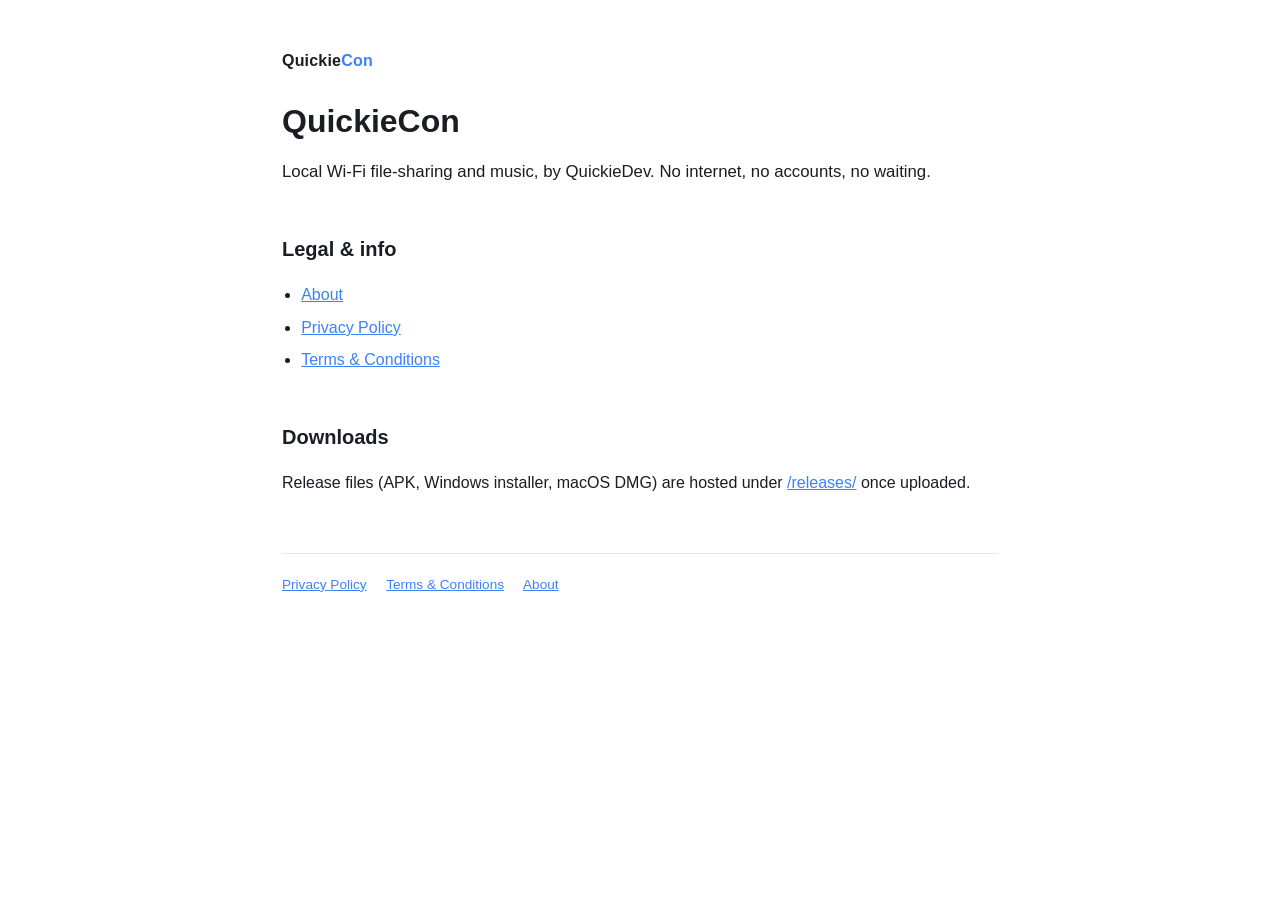
==== index.html @ 8869974a "quickie con release docs" ====
<!DOCTYPE html>
<html lang="en">
<head>
  <meta charset="utf-8">
  <meta name="viewport" content="width=device-width, initial-scale=1">
  <title>QuickieCon</title>
  <link rel="stylesheet" href="styles.css">
</head>
<body>
  <main>
    <a class="brand" href="index.html">Quickie<span>Con</span></a>
    <h1>QuickieCon</h1>
    <p class="lead">Local Wi-Fi file-sharing and music, by QuickieDev. No internet, no accounts, no waiting.</p>

    <h2>Legal &amp; info</h2>
    <ul>
      <li><a href="about.html">About</a></li>
      <li><a href="privacy.html">Privacy Policy</a></li>
      <li><a href="terms.html">Terms &amp; Conditions</a></li>
    </ul>

    <h2>Downloads</h2>
    <p>Release files (APK, Windows installer, macOS DMG) are hosted under <a href="releases/">/releases/</a> once uploaded.</p>

    <footer>
      <a href="privacy.html">Privacy Policy</a>
      <a href="terms.html">Terms &amp; Conditions</a>
      <a href="about.html">About</a>
    </footer>
  </main>
</body>
</html>
---- styles.css ----
:root {
  --bg: #ffffff;
  --fg: #1a1d21;
  --muted: #5b6570;
  --accent: #3b82f6;
  --rule: #e6e9ec;
  --card: #f7f9fb;
}
@media (prefers-color-scheme: dark) {
  :root {
    --bg: #0f1216;
    --fg: #e7ebef;
    --muted: #9aa4ae;
    --accent: #60a5fa;
    --rule: #232a31;
    --card: #161b21;
  }
}
* { box-sizing: border-box; }
html { -webkit-text-size-adjust: 100%; }
body {
  margin: 0;
  background: var(--bg);
  color: var(--fg);
  font: 16px/1.65 -apple-system, BlinkMacSystemFont, "Segoe UI", Roboto, Helvetica, Arial, sans-serif;
}
main {
  max-width: 760px;
  margin: 0 auto;
  padding: 48px 22px 80px;
}
.brand {
  display: inline-block;
  font-weight: 700;
  letter-spacing: .2px;
  text-decoration: none;
  color: var(--fg);
  margin-bottom: 28px;
}
.brand span { color: var(--accent); }
h1 {
  font-size: 2rem;
  line-height: 1.2;
  margin: 0 0 6px;
}
h2 {
  font-size: 1.25rem;
  margin: 40px 0 10px;
  padding-top: 8px;
}
h3 { font-size: 1.05rem; margin: 26px 0 8px; }
.meta {
  color: var(--muted);
  font-size: .9rem;
  margin: 0 0 8px;
}
.lead { font-size: 1.05rem; }
hr {
  border: 0;
  border-top: 1px solid var(--rule);
  margin: 32px 0;
}
a { color: var(--accent); }
ul { padding-left: 1.2em; }
li { margin: 6px 0; }
strong { font-weight: 600; }
footer {
  margin-top: 56px;
  padding-top: 20px;
  border-top: 1px solid var(--rule);
  color: var(--muted);
  font-size: .85rem;
}
footer a { margin-right: 16px; }
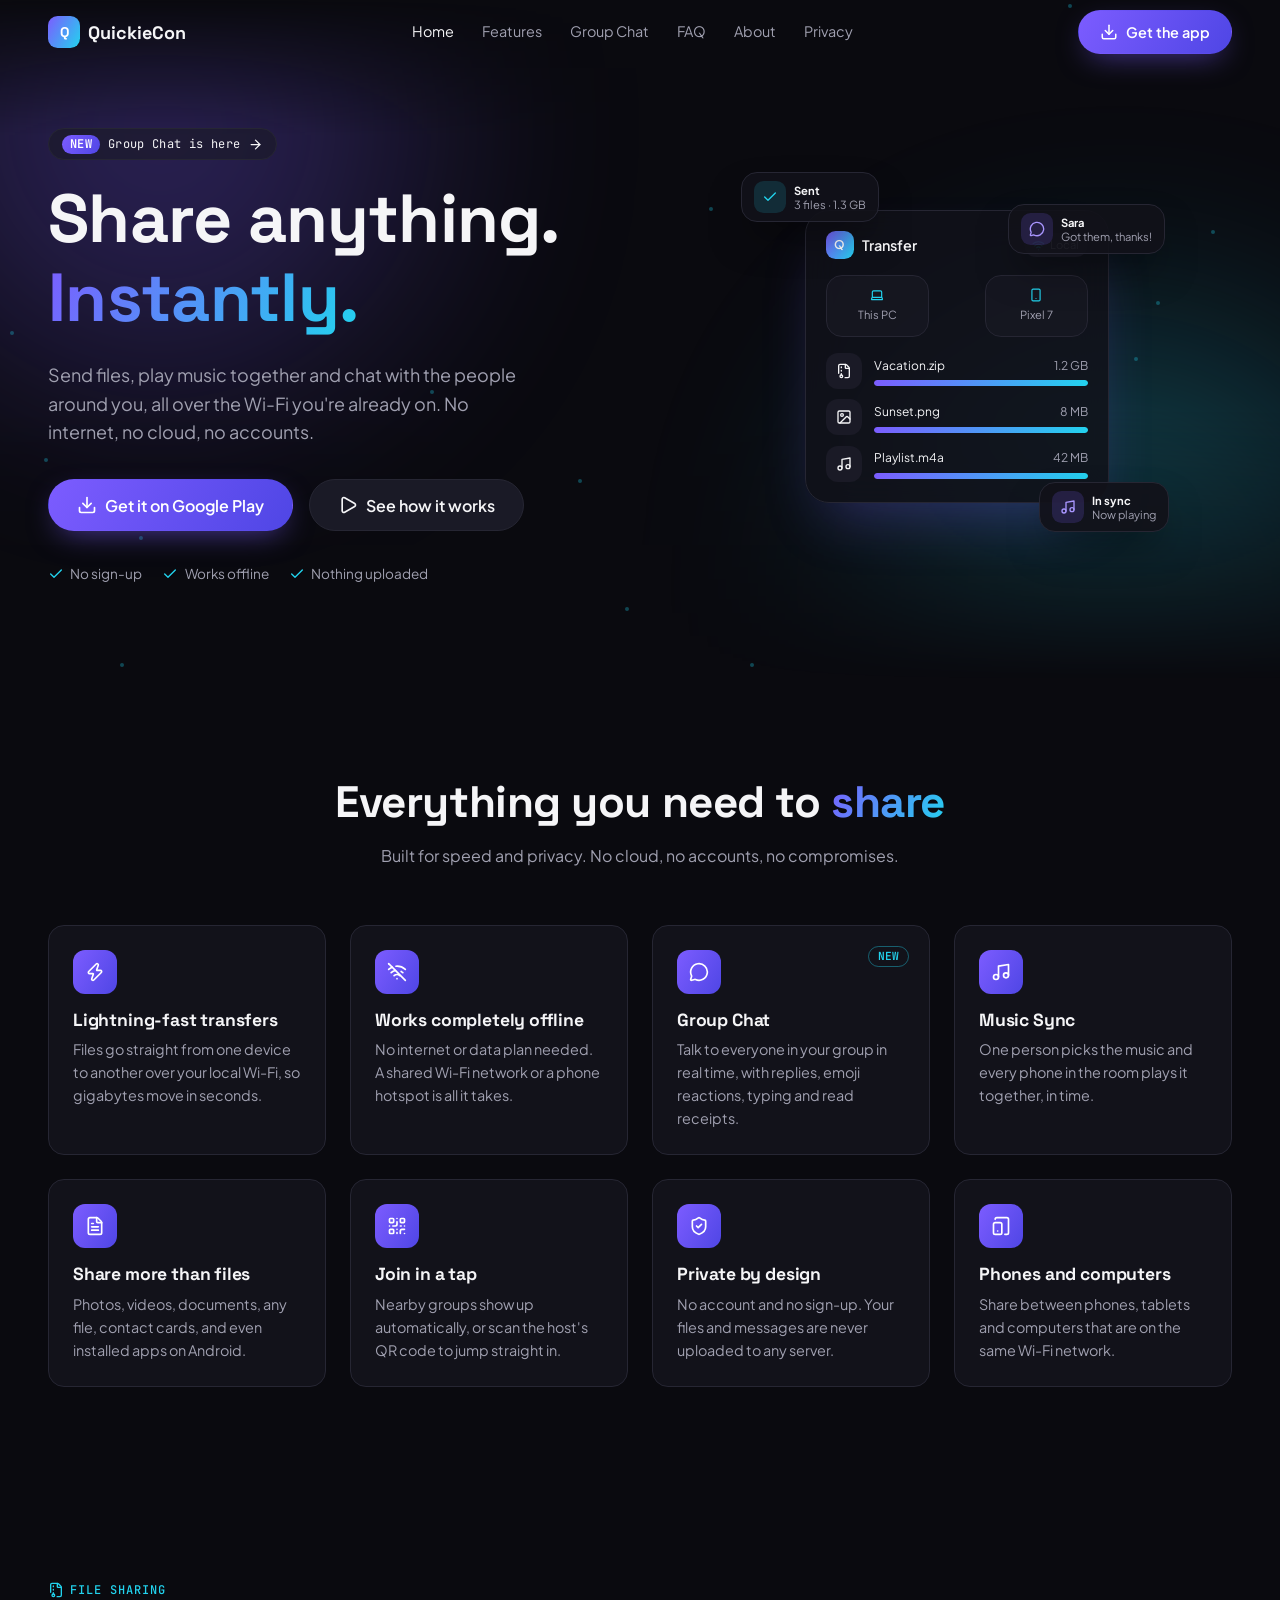
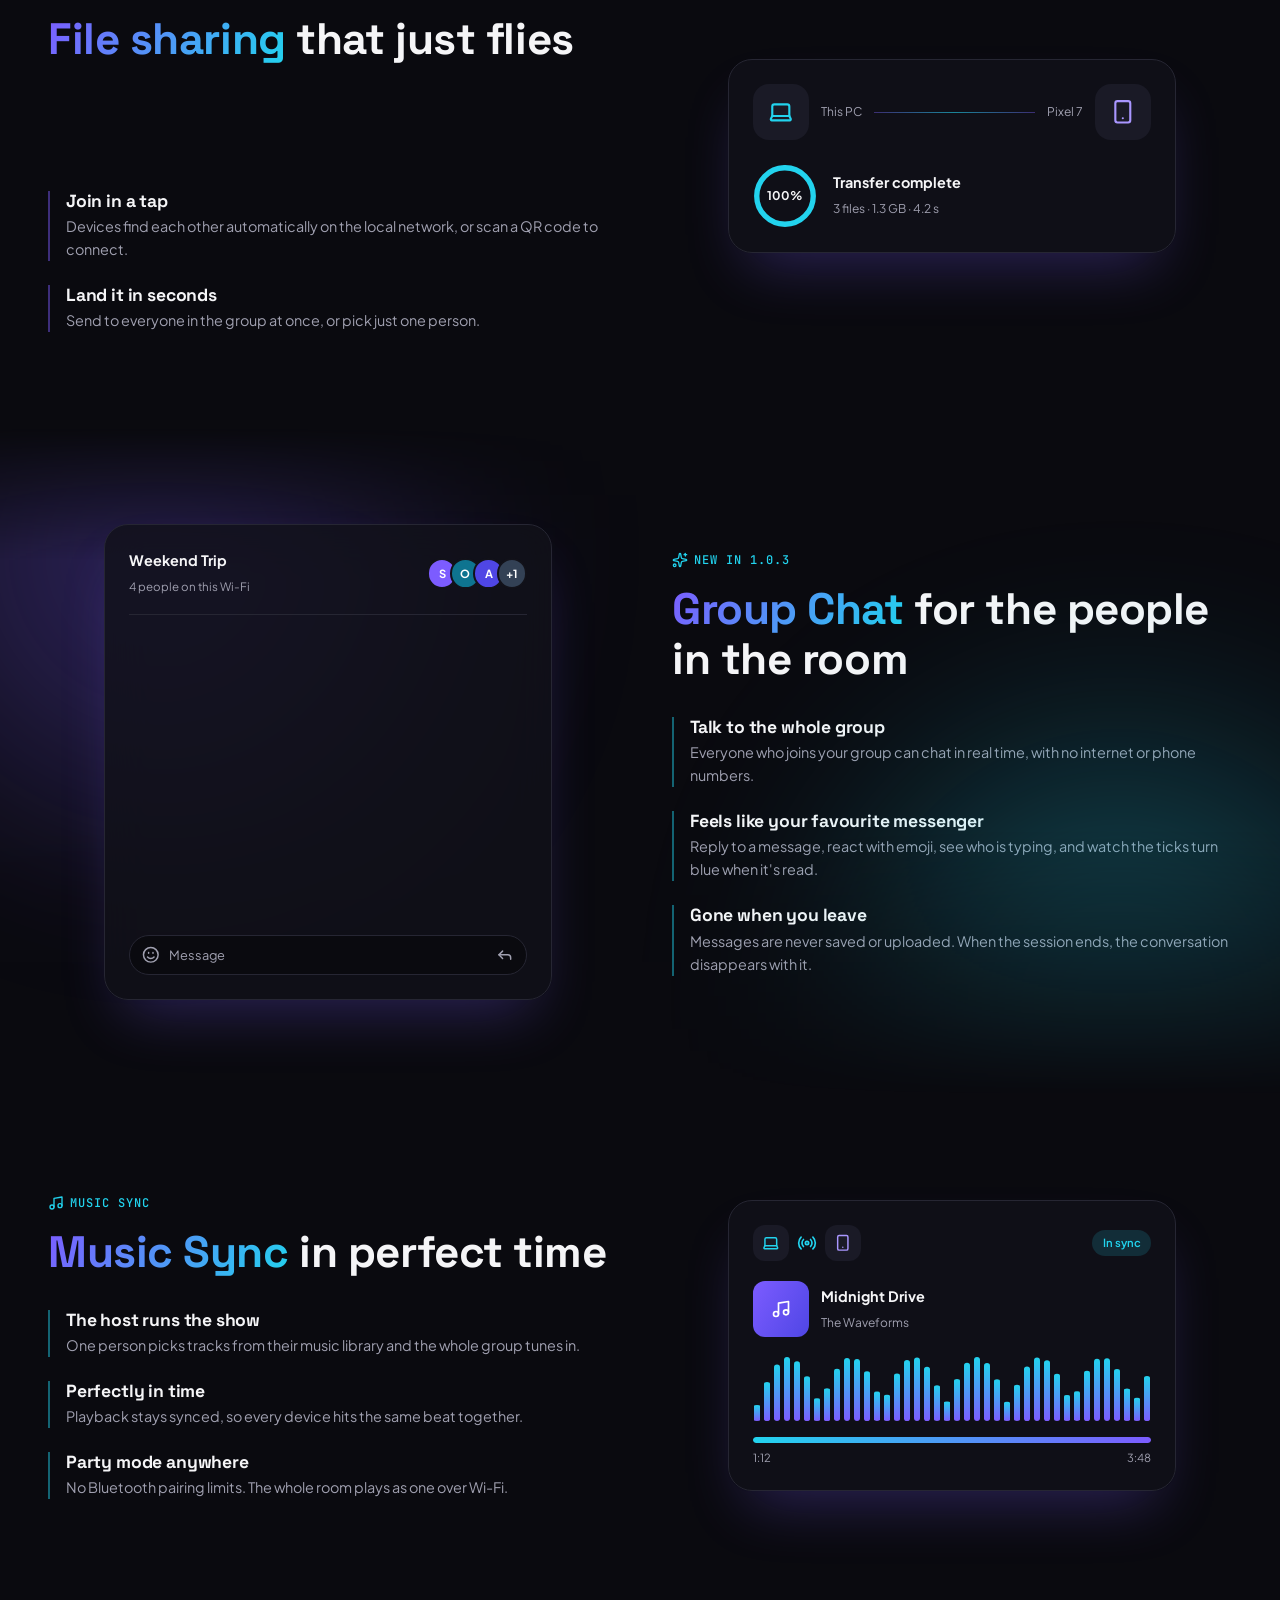
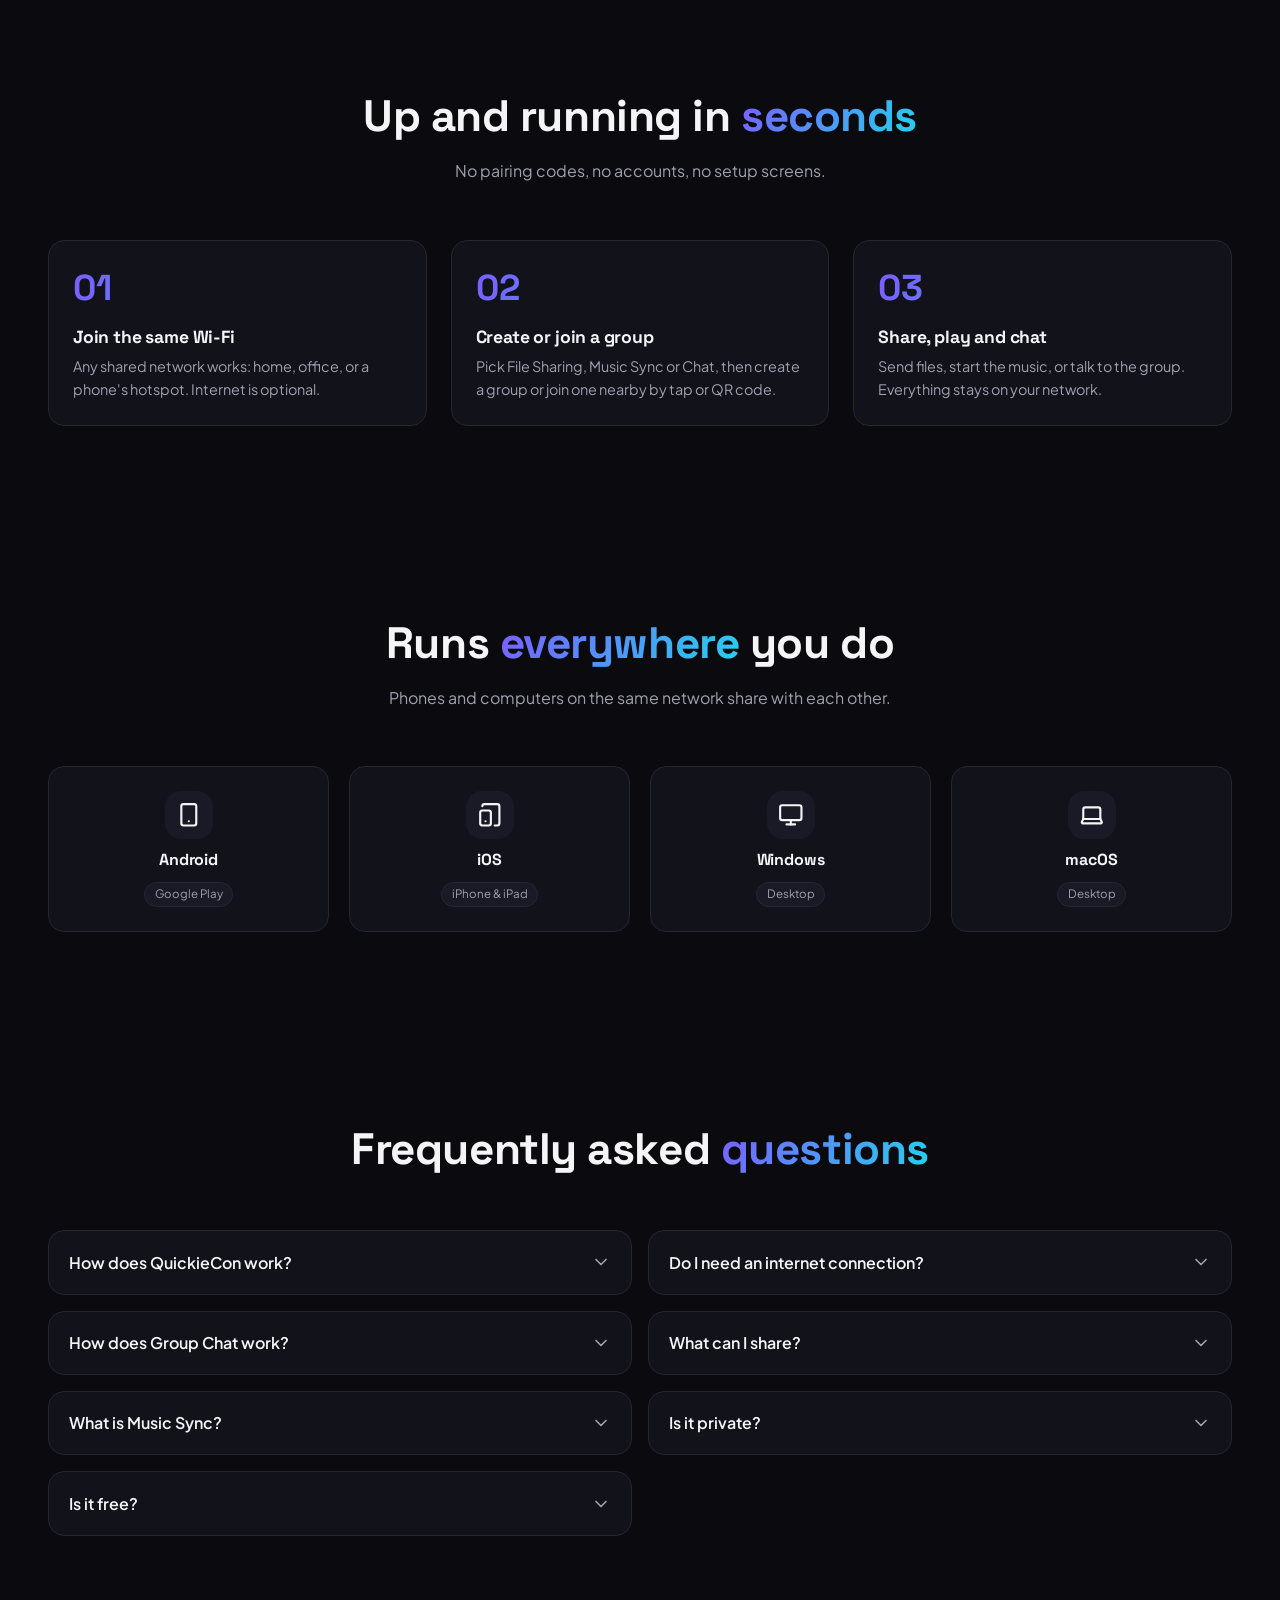
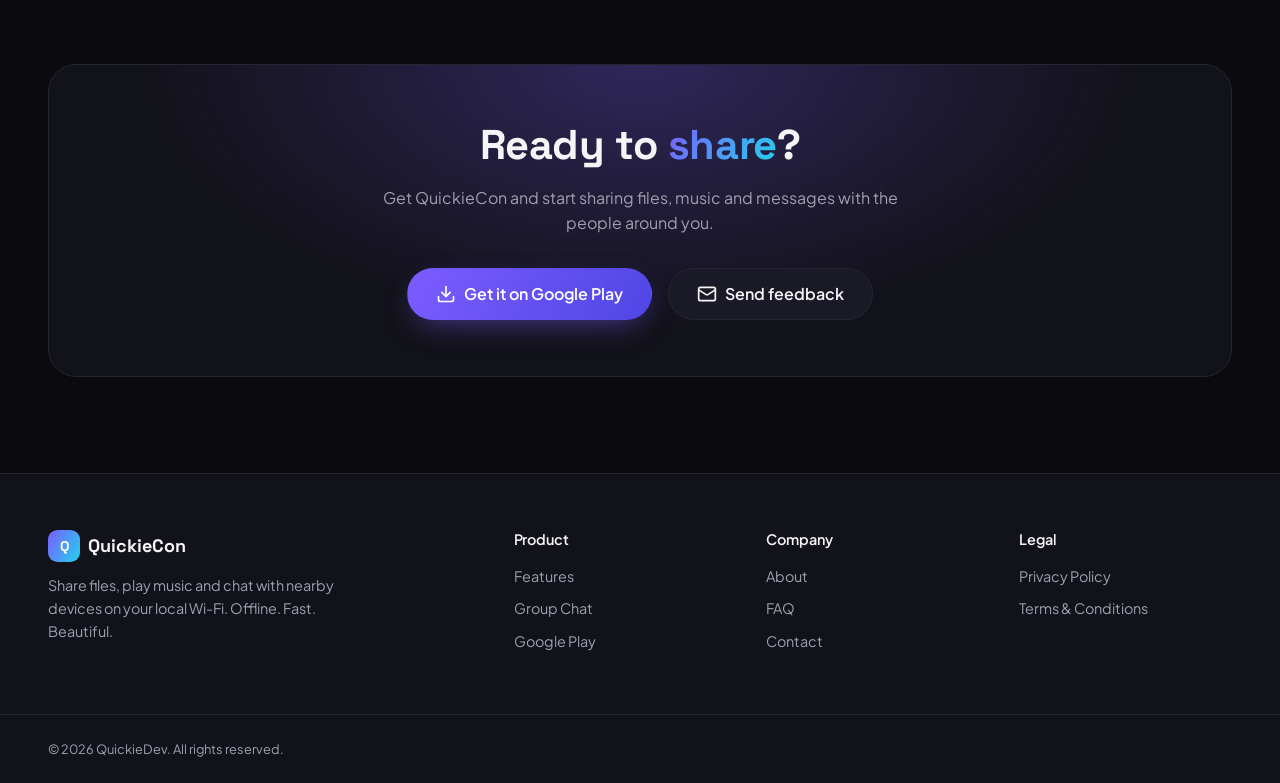
==== commit 329bc6ba: "website improvement" ====
--- a/index.html
+++ b/index.html
@@ -3,30 +3,413 @@
 <head>
   <meta charset="utf-8">
   <meta name="viewport" content="width=device-width, initial-scale=1">
-  <title>QuickieCon</title>
+  <title>QuickieCon — Share files, music &amp; chat over Wi-Fi</title>
+  <meta name="description" content="Share files, play music together and chat with nearby devices on the same Wi-Fi. No internet, no cloud, no accounts.">
+  <meta name="theme-color" content="#0a0a0f">
+  <meta property="og:title" content="QuickieCon — Offline. Fast. Beautiful.">
+  <meta property="og:description" content="Share files, play music together and chat with nearby devices on the same Wi-Fi. No internet, no cloud, no accounts.">
+  <meta property="og:type" content="website">
+  <script>document.documentElement.classList.add('js')</script>
+  <link rel="preconnect" href="https://fonts.googleapis.com">
+  <link rel="preconnect" href="https://fonts.gstatic.com" crossorigin>
+  <link rel="stylesheet" href="https://fonts.googleapis.com/css2?family=JetBrains+Mono:wght@400;500&family=Plus+Jakarta+Sans:wght@400;500;600&family=Space+Grotesk:wght@500;600;700&display=swap">
   <link rel="stylesheet" href="styles.css">
+  <script src="site.js" defer></script>
 </head>
 <body>
-  <main>
-    <a class="brand" href="index.html">Quickie<span>Con</span></a>
-    <h1>QuickieCon</h1>
-    <p class="lead">Local Wi-Fi file-sharing and music, by QuickieDev. No internet, no accounts, no waiting.</p>
-
-    <h2>Legal &amp; info</h2>
-    <ul>
-      <li><a href="about.html">About</a></li>
-      <li><a href="privacy.html">Privacy Policy</a></li>
-      <li><a href="terms.html">Terms &amp; Conditions</a></li>
-    </ul>
-
-    <h2>Downloads</h2>
-    <p>Release files (APK, Windows installer, macOS DMG) are hosted under <a href="releases/">/releases/</a> once uploaded.</p>
-
-    <footer>
-      <a href="privacy.html">Privacy Policy</a>
-      <a href="terms.html">Terms &amp; Conditions</a>
-      <a href="about.html">About</a>
-    </footer>
+  <a class="skip" href="#main">Skip to content</a>
+
+  <header class="site-header">
+    <div class="container nav-bar">
+      <a class="logo" href="index.html" aria-label="QuickieCon home"><span class="logo-mark">Q</span>QuickieCon</a>
+      <nav class="nav-links" aria-label="Primary">
+        <a href="index.html" aria-current="page">Home</a>
+        <a href="index.html#features">Features</a>
+        <a href="index.html#chat">Group Chat</a>
+        <a href="index.html#faq">FAQ</a>
+        <a href="about.html">About</a>
+        <a href="privacy.html">Privacy</a>
+      </nav>
+      <a class="btn btn-primary nav-cta" href="https://play.google.com/store/apps/details?id=com.quickie.quickiecon.share" target="_blank" rel="noopener">
+        <svg class="i" aria-hidden="true"><use href="icons.svg#download"/></svg>Get the app
+      </a>
+      <button class="menu-btn" type="button" aria-label="Open menu" aria-expanded="false" aria-controls="mobile-nav">
+        <svg class="i open-icon" aria-hidden="true"><use href="icons.svg#menu"/></svg>
+        <svg class="i close" aria-hidden="true"><use href="icons.svg#x"/></svg>
+      </button>
+    </div>
+    <nav class="mobile-nav" id="mobile-nav" aria-label="Mobile">
+      <div class="container">
+        <a href="index.html" aria-current="page">Home</a>
+        <a href="index.html#features">Features</a>
+        <a href="index.html#chat">Group Chat</a>
+        <a href="index.html#faq">FAQ</a>
+        <a href="about.html">About</a>
+        <a href="privacy.html">Privacy</a>
+        <a class="btn btn-primary" href="https://play.google.com/store/apps/details?id=com.quickie.quickiecon.share" target="_blank" rel="noopener">
+          <svg class="i" aria-hidden="true"><use href="icons.svg#download"/></svg>Get it on Google Play
+        </a>
+      </div>
+    </nav>
+  </header>
+
+  <main id="main">
+    <!-- Hero -->
+    <section class="section hero" data-loop>
+      <div class="glow" aria-hidden="true"></div>
+      <div class="particles" aria-hidden="true"></div>
+      <div class="container hero-grid">
+        <div>
+          <a class="pill pill-new" href="#chat" data-reveal><b>NEW</b> Group Chat is here <svg class="i" aria-hidden="true"><use href="icons.svg#arrow-right"/></svg></a>
+          <h1 data-reveal style="--d:.08s">Share anything. <span class="grad">Instantly.</span></h1>
+          <p class="lead" data-reveal style="--d:.16s">Send files, play music together and chat with the people around you, all over the Wi-Fi you're already on. No internet, no cloud, no accounts.</p>
+          <div class="hero-ctas" data-reveal style="--d:.24s">
+            <a class="btn btn-primary btn-lg" href="https://play.google.com/store/apps/details?id=com.quickie.quickiecon.share" target="_blank" rel="noopener">
+              <svg class="i" aria-hidden="true"><use href="icons.svg#download"/></svg>Get it on Google Play
+            </a>
+            <a class="btn btn-secondary btn-lg" href="#how">
+              <svg class="i" aria-hidden="true"><use href="icons.svg#play"/></svg>See how it works
+            </a>
+          </div>
+          <div class="hero-meta" data-reveal style="--d:.32s">
+            <span><svg class="i" aria-hidden="true"><use href="icons.svg#check"/></svg>No sign-up</span>
+            <span><svg class="i" aria-hidden="true"><use href="icons.svg#check"/></svg>Works offline</span>
+            <span><svg class="i" aria-hidden="true"><use href="icons.svg#check"/></svg>Nothing uploaded</span>
+          </div>
+        </div>
+
+        <div data-reveal="blur" style="--d:.3s">
+          <div class="hero-visual" aria-hidden="true">
+            <div class="panel hero-panel">
+              <div class="panel-top">
+                <div class="panel-title"><span class="logo-mark">Q</span>Transfer</div>
+                <span class="tag"><svg class="i"><use href="icons.svg#wifi"/></svg>Local</span>
+              </div>
+              <div class="devices">
+                <div class="device"><svg class="i"><use href="icons.svg#laptop"/></svg>This PC</div>
+                <div class="wire"><span></span><span></span><span></span></div>
+                <div class="device"><svg class="i"><use href="icons.svg#smartphone"/></svg>Pixel 7</div>
+              </div>
+              <div class="files">
+                <div class="file">
+                  <span class="file-icon"><svg class="i"><use href="icons.svg#file-archive"/></svg></span>
+                  <div class="file-body"><div class="file-row"><span>Vacation.zip</span><span>1.2 GB</span></div><div class="bar"><i class="loading"></i></div></div>
+                </div>
+                <div class="file">
+                  <span class="file-icon"><svg class="i"><use href="icons.svg#image"/></svg></span>
+                  <div class="file-body"><div class="file-row"><span>Sunset.png</span><span>8 MB</span></div><div class="bar"><i></i></div></div>
+                </div>
+                <div class="file">
+                  <span class="file-icon"><svg class="i"><use href="icons.svg#music"/></svg></span>
+                  <div class="file-body"><div class="file-row"><span>Playlist.m4a</span><span>42 MB</span></div><div class="bar"><i></i></div></div>
+                </div>
+              </div>
+            </div>
+            <div class="chip chip-a"><span class="chip-icon"><svg class="i"><use href="icons.svg#check"/></svg></span><div><b>Sent</b><small>3 files · 1.3 GB</small></div></div>
+            <div class="chip chip-c"><span class="chip-icon"><svg class="i"><use href="icons.svg#message-circle"/></svg></span><div><b>Sara</b><small>Got them, thanks!</small></div></div>
+            <div class="chip chip-b"><span class="chip-icon"><svg class="i"><use href="icons.svg#music"/></svg></span><div><b>In sync</b><small>Now playing</small></div></div>
+          </div>
+        </div>
+      </div>
+    </section>
+
+    <!-- Features -->
+    <section class="section" id="features">
+      <div class="container">
+        <div class="section-head" data-reveal>
+          <h2>Everything you need to <span class="grad">share</span></h2>
+          <p>Built for speed and privacy. No cloud, no accounts, no compromises.</p>
+        </div>
+        <div class="grid-3">
+          <article class="card" data-reveal style="--d:0s">
+            <span class="card-icon"><svg class="i" aria-hidden="true"><use href="icons.svg#zap"/></svg></span>
+            <h3>Lightning-fast transfers</h3>
+            <p>Files go straight from one device to another over your local Wi-Fi, so gigabytes move in seconds.</p>
+          </article>
+          <article class="card" data-reveal style="--d:.06s">
+            <span class="card-icon"><svg class="i" aria-hidden="true"><use href="icons.svg#wifi-off"/></svg></span>
+            <h3>Works completely offline</h3>
+            <p>No internet or data plan needed. A shared Wi-Fi network or a phone hotspot is all it takes.</p>
+          </article>
+          <article class="card" data-reveal style="--d:.12s">
+            <span class="badge-new">NEW</span>
+            <span class="card-icon"><svg class="i" aria-hidden="true"><use href="icons.svg#message-circle"/></svg></span>
+            <h3>Group Chat</h3>
+            <p>Talk to everyone in your group in real time, with replies, emoji reactions, typing and read receipts.</p>
+          </article>
+          <article class="card" data-reveal style="--d:.18s">
+            <span class="card-icon"><svg class="i" aria-hidden="true"><use href="icons.svg#music"/></svg></span>
+            <h3>Music Sync</h3>
+            <p>One person picks the music and every phone in the room plays it together, in time.</p>
+          </article>
+          <article class="card" data-reveal style="--d:.24s">
+            <span class="card-icon"><svg class="i" aria-hidden="true"><use href="icons.svg#file-text"/></svg></span>
+            <h3>Share more than files</h3>
+            <p>Photos, videos, documents, any file, contact cards, and even installed apps on Android.</p>
+          </article>
+          <article class="card" data-reveal style="--d:.3s">
+            <span class="card-icon"><svg class="i" aria-hidden="true"><use href="icons.svg#qr-code"/></svg></span>
+            <h3>Join in a tap</h3>
+            <p>Nearby groups show up automatically, or scan the host's QR code to jump straight in.</p>
+          </article>
+          <article class="card" data-reveal style="--d:.36s">
+            <span class="card-icon"><svg class="i" aria-hidden="true"><use href="icons.svg#shield-check"/></svg></span>
+            <h3>Private by design</h3>
+            <p>No account and no sign-up. Your files and messages are never uploaded to any server.</p>
+          </article>
+          <article class="card" data-reveal style="--d:.42s">
+            <span class="card-icon"><svg class="i" aria-hidden="true"><use href="icons.svg#tablet-smartphone"/></svg></span>
+            <h3>Phones and computers</h3>
+            <p>Share between phones, tablets and computers that are on the same Wi-Fi network.</p>
+          </article>
+        </div>
+      </div>
+    </section>
+
+    <!-- File sharing -->
+    <section class="section" id="file-sharing">
+      <div class="container split">
+        <div>
+          <span class="kicker" data-reveal><svg class="i" aria-hidden="true"><use href="icons.svg#file-archive"/></svg>File sharing</span>
+          <h2 data-reveal><span class="grad">File sharing</span> that just flies</h2>
+          <ul class="points">
+            <li data-reveal style="--d:.05s"><h3>Send more than files</h3><p>Photos, videos, documents, any file, plus contacts as a card and installed Android apps.</p></li>
+            <li data-reveal style="--d:.1s"><h3>Join in a tap</h3><p>Devices find each other automatically on the local network, or scan a QR code to connect.</p></li>
+            <li data-reveal style="--d:.15s"><h3>Land it in seconds</h3><p>Send to everyone in the group at once, or pick just one person.</p></li>
+          </ul>
+        </div>
+        <div data-reveal="blur" style="--d:.15s">
+          <div class="panel scene" data-loop aria-hidden="true">
+            <div class="link-row">
+              <div class="node"><span class="node-icon"><svg class="i"><use href="icons.svg#laptop"/></svg></span>This PC</div>
+              <div class="lane">
+                <span><svg class="i"><use href="icons.svg#file-archive"/></svg></span>
+                <span><svg class="i"><use href="icons.svg#image"/></svg></span>
+                <span><svg class="i"><use href="icons.svg#file-text"/></svg></span>
+              </div>
+              <div class="node">Pixel 7<span class="node-icon v"><svg class="i"><use href="icons.svg#smartphone"/></svg></span></div>
+            </div>
+            <div class="done-row">
+              <div class="ring">
+                <svg viewBox="0 0 36 36"><circle class="track" cx="18" cy="18" r="15.9" fill="none" stroke-width="3"/><circle class="val" cx="18" cy="18" r="15.9" fill="none" stroke-width="3" stroke-linecap="round" pathLength="100"/></svg>
+                <b>100%</b>
+              </div>
+              <div><strong>Transfer complete</strong><small>3 files · 1.3 GB · 4.2 s</small></div>
+            </div>
+          </div>
+        </div>
+      </div>
+    </section>
+
+    <!-- Group chat (new) -->
+    <section class="section" id="chat">
+      <div class="glow" aria-hidden="true" data-loop></div>
+      <div class="container split flip">
+        <div>
+          <span class="kicker" data-reveal><svg class="i" aria-hidden="true"><use href="icons.svg#sparkles"/></svg>New in 1.0.3</span>
+          <h2 data-reveal><span class="grad">Group Chat</span> for the people in the room</h2>
+          <ul class="points cyan">
+            <li data-reveal style="--d:.05s"><h3>Talk to the whole group</h3><p>Everyone who joins your group can chat in real time, with no internet or phone numbers.</p></li>
+            <li data-reveal style="--d:.1s"><h3>Feels like your favourite messenger</h3><p>Reply to a message, react with emoji, see who is typing, and watch the ticks turn blue when it's read.</p></li>
+            <li data-reveal style="--d:.15s"><h3>Gone when you leave</h3><p>Messages are never saved or uploaded. When the session ends, the conversation disappears with it.</p></li>
+          </ul>
+        </div>
+        <div data-reveal="blur" style="--d:.15s">
+          <div class="panel scene chat-scene" data-loop aria-hidden="true">
+            <div class="chat-head">
+              <div><strong>Weekend Trip</strong><small>4 people on this Wi-Fi</small></div>
+              <div class="avatars">
+                <span style="background:#7c5cff">S</span><span style="background:#0e7490">O</span><span style="background:#4f46e5">A</span><span style="background:#334155">+1</span>
+              </div>
+            </div>
+            <div class="chat-body">
+              <div class="msg" data-step data-typing-after>
+                <span class="who" style="color:#a996ff">Sara</span>
+                <div class="bubble">Sending the photos from today now!</div>
+              </div>
+              <div class="msg" data-step>
+                <span class="who" style="color:#22d3ee">Omar</span>
+                <div class="bubble">Got all 48. These look amazing<span class="react" data-step>❤️ 2</span></div>
+              </div>
+              <div class="msg me" data-step data-typing-after>
+                <div class="bubble">
+                  <div class="quote">Sending the photos from today now!</div>
+                  Who's picking the music tonight?
+                  <div class="meta">21:04 <svg class="i"><use href="icons.svg#check-check"/></svg></div>
+                </div>
+              </div>
+              <div class="msg" data-step>
+                <span class="who" style="color:#a996ff">Sara</span>
+                <div class="bubble">Me! Starting Music Sync now</div>
+              </div>
+              <div class="typing-row" hidden><div class="typing"><span></span><span></span><span></span></div></div>
+            </div>
+            <div class="composer">
+              <svg class="i"><use href="icons.svg#smile"/></svg><span>Message</span><svg class="i"><use href="icons.svg#reply"/></svg>
+            </div>
+          </div>
+        </div>
+      </div>
+    </section>
+
+    <!-- Music sync -->
+    <section class="section" id="music">
+      <div class="container split">
+        <div>
+          <span class="kicker" data-reveal><svg class="i" aria-hidden="true"><use href="icons.svg#music"/></svg>Music Sync</span>
+          <h2 data-reveal><span class="grad">Music Sync</span> in perfect time</h2>
+          <ul class="points cyan">
+            <li data-reveal style="--d:.05s"><h3>The host runs the show</h3><p>One person picks tracks from their music library and the whole group tunes in.</p></li>
+            <li data-reveal style="--d:.1s"><h3>Perfectly in time</h3><p>Playback stays synced, so every device hits the same beat together.</p></li>
+            <li data-reveal style="--d:.15s"><h3>Party mode anywhere</h3><p>No Bluetooth pairing limits. The whole room plays as one over Wi-Fi.</p></li>
+          </ul>
+        </div>
+        <div data-reveal="blur" style="--d:.15s">
+          <div class="panel scene" data-loop aria-hidden="true">
+            <div class="link-row">
+              <div class="cast">
+                <span class="node-icon"><svg class="i"><use href="icons.svg#laptop"/></svg></span>
+                <svg class="i"><use href="icons.svg#radio"/></svg>
+                <span class="node-icon v"><svg class="i"><use href="icons.svg#smartphone"/></svg></span>
+              </div>
+              <span class="status">In sync</span>
+            </div>
+            <div class="track-info">
+              <span class="cover"><svg class="i"><use href="icons.svg#music"/></svg></span>
+              <div><strong>Midnight Drive</strong><small>The Waveforms</small></div>
+            </div>
+            <div class="wave"></div>
+            <div class="playhead">
+              <div class="bar"><i></i></div>
+              <div class="times"><span>1:12</span><span>3:48</span></div>
+            </div>
+          </div>
+        </div>
+      </div>
+    </section>
+
+    <!-- How it works -->
+    <section class="section" id="how">
+      <div class="container">
+        <div class="section-head" data-reveal>
+          <h2>Up and running in <span class="grad">seconds</span></h2>
+          <p>No pairing codes, no accounts, no setup screens.</p>
+        </div>
+        <div class="steps">
+          <div class="card step" data-reveal style="--d:0s"><h3>Join the same Wi-Fi</h3><p>Any shared network works: home, office, or a phone's hotspot. Internet is optional.</p></div>
+          <div class="card step" data-reveal style="--d:.08s"><h3>Create or join a group</h3><p>Pick File Sharing, Music Sync or Chat, then create a group or join one nearby by tap or QR code.</p></div>
+          <div class="card step" data-reveal style="--d:.16s"><h3>Share, play and chat</h3><p>Send files, start the music, or talk to the group. Everything stays on your network.</p></div>
+        </div>
+      </div>
+    </section>
+
+    <!-- Platforms -->
+    <section class="section" id="platforms">
+      <div class="container">
+        <div class="section-head" data-reveal>
+          <h2>Runs <span class="grad">everywhere</span> you do</h2>
+          <p>Phones and computers on the same network share with each other.</p>
+        </div>
+        <div class="platforms">
+          <a class="card platform" style="text-decoration:none;--d:0s" data-reveal href="https://play.google.com/store/apps/details?id=com.quickie.quickiecon.share" target="_blank" rel="noopener">
+            <span class="node-icon"><svg class="i" aria-hidden="true"><use href="icons.svg#smartphone"/></svg></span><h3>Android</h3><small>Google Play</small>
+          </a>
+          <div class="card platform" data-reveal style="--d:.06s"><span class="node-icon"><svg class="i" aria-hidden="true"><use href="icons.svg#tablet-smartphone"/></svg></span><h3>iOS</h3><small>iPhone &amp; iPad</small></div>
+          <div class="card platform" data-reveal style="--d:.12s"><span class="node-icon"><svg class="i" aria-hidden="true"><use href="icons.svg#monitor"/></svg></span><h3>Windows</h3><small>Desktop</small></div>
+          <div class="card platform" data-reveal style="--d:.18s"><span class="node-icon"><svg class="i" aria-hidden="true"><use href="icons.svg#laptop"/></svg></span><h3>macOS</h3><small>Desktop</small></div>
+        </div>
+      </div>
+    </section>
+
+    <!-- FAQ -->
+    <section class="section" id="faq">
+      <div class="container">
+        <div class="section-head" data-reveal>
+          <h2>Frequently asked <span class="grad">questions</span></h2>
+        </div>
+        <div class="faq" data-reveal>
+          <details>
+            <summary>How does QuickieCon work?<svg class="i" aria-hidden="true"><use href="icons.svg#chevron-down"/></svg></summary>
+            <p>Devices on the same Wi-Fi network connect directly to each other. One device creates a group and the others join it; files, music and messages then travel over your local network. Nothing is uploaded to any cloud or server.</p>
+          </details>
+          <details>
+            <summary>Do I need an internet connection?<svg class="i" aria-hidden="true"><use href="icons.svg#chevron-down"/></svg></summary>
+            <p>No. QuickieCon works entirely offline. As long as your devices share a Wi-Fi network, even a router with no internet or a phone's hotspot, it works.</p>
+          </details>
+          <details>
+            <summary>How does Group Chat work?<svg class="i" aria-hidden="true"><use href="icons.svg#chevron-down"/></svg></summary>
+            <p>Create or join a chat group and everyone in it can message each other in real time. It's one group conversation, so every message is seen by everyone in the group. Messages aren't saved: people who join later don't see earlier messages, and the chat disappears when the session ends.</p>
+          </details>
+          <details>
+            <summary>What can I share?<svg class="i" aria-hidden="true"><use href="icons.svg#chevron-down"/></svg></summary>
+            <p>Photos, videos, documents and any other file, plus contact cards. On Android you can also share an installed app. Send to everyone in the group at once, or to one person.</p>
+          </details>
+          <details>
+            <summary>What is Music Sync?<svg class="i" aria-hidden="true"><use href="icons.svg#chevron-down"/></svg></summary>
+            <p>One person hosts and picks tracks from their music library; everyone in the group hears the same song at the same time, so the whole room plays as one.</p>
+          </details>
+          <details>
+            <summary>Is it private?<svg class="i" aria-hidden="true"><use href="icons.svg#chevron-down"/></svg></summary>
+            <p>Your files, music and messages travel directly between devices and never pass through our servers. There's no account and no cloud copy. Local transfers are not encrypted, so only share on Wi-Fi networks and with people you trust. See the <a href="privacy.html" style="color:var(--cyan)">Privacy Policy</a> for details.</p>
+          </details>
+          <details>
+            <summary>Is it free?<svg class="i" aria-hidden="true"><use href="icons.svg#chevron-down"/></svg></summary>
+            <p>Yes. QuickieCon is free to download and use, and there's no account to create.</p>
+          </details>
+        </div>
+      </div>
+    </section>
+
+    <!-- CTA -->
+    <section class="section" style="padding-top:2rem">
+      <div class="container">
+        <div class="cta-band" data-reveal>
+          <h2>Ready to <span class="grad">share</span>?</h2>
+          <p>Get QuickieCon and start sharing files, music and messages with the people around you.</p>
+          <div class="hero-ctas">
+            <a class="btn btn-primary btn-lg" href="https://play.google.com/store/apps/details?id=com.quickie.quickiecon.share" target="_blank" rel="noopener">
+              <svg class="i" aria-hidden="true"><use href="icons.svg#download"/></svg>Get it on Google Play
+            </a>
+            <a class="btn btn-secondary btn-lg" href="mailto:support.quickiedev@gmail.com">
+              <svg class="i" aria-hidden="true"><use href="icons.svg#mail"/></svg>Send feedback
+            </a>
+          </div>
+        </div>
+      </div>
+    </section>
   </main>
+
+  <footer class="site-footer">
+    <div class="container footer-grid">
+      <div>
+        <a class="logo" href="index.html"><span class="logo-mark">Q</span>QuickieCon</a>
+        <p>Share files, play music and chat with nearby devices on your local Wi-Fi. Offline. Fast. Beautiful.</p>
+      </div>
+      <div>
+        <h3>Product</h3>
+        <ul>
+          <li><a href="index.html#features">Features</a></li>
+          <li><a href="index.html#chat">Group Chat</a></li>
+          <li><a href="https://play.google.com/store/apps/details?id=com.quickie.quickiecon.share" target="_blank" rel="noopener">Google Play</a></li>
+        </ul>
+      </div>
+      <div>
+        <h3>Company</h3>
+        <ul>
+          <li><a href="about.html">About</a></li>
+          <li><a href="index.html#faq">FAQ</a></li>
+          <li><a href="mailto:support.quickiedev@gmail.com">Contact</a></li>
+        </ul>
+      </div>
+      <div>
+        <h3>Legal</h3>
+        <ul>
+          <li><a href="privacy.html">Privacy Policy</a></li>
+          <li><a href="terms.html">Terms &amp; Conditions</a></li>
+        </ul>
+      </div>
+    </div>
+    <div class="container footer-bottom">© <span data-year>2026</span> QuickieDev. All rights reserved.</div>
+  </footer>
 </body>
 </html>
--- a/styles.css
+++ b/styles.css
@@ -1,74 +1,407 @@
+/* QuickieCon — GitHub Pages site. Same tokens as quickie_website (violet/cyan on near-black). */
 :root {
-  --bg: #ffffff;
-  --fg: #1a1d21;
-  --muted: #5b6570;
-  --accent: #3b82f6;
-  --rule: #e6e9ec;
-  --card: #f7f9fb;
-}
-@media (prefers-color-scheme: dark) {
-  :root {
-    --bg: #0f1216;
-    --fg: #e7ebef;
-    --muted: #9aa4ae;
-    --accent: #60a5fa;
-    --rule: #232a31;
-    --card: #161b21;
-  }
-}
-* { box-sizing: border-box; }
-html { -webkit-text-size-adjust: 100%; }
+  --bg: #0a0a0f;
+  --surface: #12121a;
+  --surface-2: #1a1a26;
+  --fg: #f5f5f7;
+  --muted: #a0a0b0;
+  --border: #262633;
+  --violet: #7c5cff;
+  --cyan: #22d3ee;
+  --indigo: #4f46e5;
+  --grad: linear-gradient(120deg, var(--violet), var(--cyan));
+  /* White text needs 4.5:1 on the whole button, so CTAs stay in the violet→indigo range. */
+  --grad-cta: linear-gradient(120deg, var(--violet), var(--indigo));
+  --font-display: "Space Grotesk", system-ui, sans-serif;
+  --font-sans: "Plus Jakarta Sans", system-ui, sans-serif;
+  --font-mono: "JetBrains Mono", ui-monospace, monospace;
+  --radius: 1rem;
+  --ease: cubic-bezier(0.22, 1, 0.36, 1);
+  color-scheme: dark;
+}
+
+*, *::before, *::after { box-sizing: border-box; }
+html { -webkit-text-size-adjust: 100%; scroll-behavior: smooth; scroll-padding-top: 5rem; }
 body {
   margin: 0;
   background: var(--bg);
   color: var(--fg);
-  font: 16px/1.65 -apple-system, BlinkMacSystemFont, "Segoe UI", Roboto, Helvetica, Arial, sans-serif;
-}
-main {
-  max-width: 760px;
-  margin: 0 auto;
-  padding: 48px 22px 80px;
-}
-.brand {
-  display: inline-block;
-  font-weight: 700;
-  letter-spacing: .2px;
-  text-decoration: none;
-  color: var(--fg);
-  margin-bottom: 28px;
-}
-.brand span { color: var(--accent); }
-h1 {
-  font-size: 2rem;
-  line-height: 1.2;
-  margin: 0 0 6px;
-}
-h2 {
-  font-size: 1.25rem;
-  margin: 40px 0 10px;
-  padding-top: 8px;
-}
-h3 { font-size: 1.05rem; margin: 26px 0 8px; }
-.meta {
-  color: var(--muted);
-  font-size: .9rem;
-  margin: 0 0 8px;
-}
-.lead { font-size: 1.05rem; }
-hr {
-  border: 0;
-  border-top: 1px solid var(--rule);
-  margin: 32px 0;
-}
-a { color: var(--accent); }
-ul { padding-left: 1.2em; }
-li { margin: 6px 0; }
-strong { font-weight: 600; }
-footer {
-  margin-top: 56px;
-  padding-top: 20px;
-  border-top: 1px solid var(--rule);
-  color: var(--muted);
-  font-size: .85rem;
-}
-footer a { margin-right: 16px; }
+  font: 16px/1.6 var(--font-sans);
+  -webkit-font-smoothing: antialiased;
+  overflow-x: hidden;
+}
+h1, h2, h3 { font-family: var(--font-display); line-height: 1.15; margin: 0; letter-spacing: -0.01em; }
+p { margin: 0; }
+a { color: inherit; }
+img, svg { display: block; }
+:focus-visible { outline: 2px solid var(--cyan); outline-offset: 3px; border-radius: 6px; }
+
+.i {
+  width: 1.25em; height: 1.25em; flex-shrink: 0;
+  fill: none; stroke: currentColor; stroke-width: 2; stroke-linecap: round; stroke-linejoin: round;
+}
+.grad { background: var(--grad); -webkit-background-clip: text; background-clip: text; color: transparent; }
+.muted { color: var(--muted); }
+.sr-only { position: absolute; width: 1px; height: 1px; overflow: hidden; clip: rect(0 0 0 0); white-space: nowrap; }
+.skip { position: absolute; left: 1rem; top: -4rem; z-index: 100; background: var(--surface-2); padding: .75rem 1rem; border-radius: .5rem; }
+.skip:focus { top: 1rem; }
+
+.container { width: 100%; max-width: 2000px; margin: 0 auto; padding: 0 1.25rem; }
+@media (min-width: 640px) { .container { padding: 0 2rem; } }
+@media (min-width: 1024px) { .container { padding: 0 3rem; } }
+@media (min-width: 1536px) { .container { padding: 0 4rem; } }
+/* Visuals grow on wide screens so the full-width layout stays balanced. */
+@media (min-width: 1440px) { .hero-grid .hero-visual { max-width: 32rem; } .split .scene { max-width: 34rem; } }
+.section { position: relative; padding: 6rem 0; }
+.section-head { max-width: 42rem; margin: 0 auto 3.5rem; text-align: center; }
+.section-head h2, .split h2 { font-size: clamp(2rem, 4vw, 2.75rem); }
+.section-head p { margin-top: 1rem; color: var(--muted); }
+
+/* ---------- Header ---------- */
+.site-header {
+  position: fixed; inset: 0 0 auto; z-index: 50;
+  transition: background-color .3s, border-color .3s;
+  border-bottom: 1px solid transparent;
+}
+.site-header.scrolled, .site-header.open {
+  background: rgba(10, 10, 15, .88); border-bottom-color: var(--border);
+  -webkit-backdrop-filter: blur(12px); backdrop-filter: blur(12px);
+}
+.nav-bar { display: flex; align-items: center; justify-content: space-between; height: 4rem; }
+.logo { display: inline-flex; align-items: center; gap: .5rem; text-decoration: none; font: 700 1.125rem var(--font-display); }
+.logo-mark { display: grid; place-items: center; width: 2rem; height: 2rem; border-radius: .6rem; background: var(--grad); color: #fff; font-size: .875rem; }
+.nav-links { display: none; gap: 1.75rem; }
+.nav-links a { color: var(--muted); text-decoration: none; font-size: .9rem; transition: color .2s; }
+.nav-links a:hover, .nav-links a[aria-current="page"] { color: var(--fg); }
+.nav-bar .nav-cta { display: none; }
+.menu-btn {
+  display: grid; place-items: center; width: 2.75rem; height: 2.75rem;
+  background: none; border: 0; color: var(--fg); border-radius: .6rem; cursor: pointer;
+}
+.menu-btn .i { width: 1.4rem; height: 1.4rem; }
+.menu-btn .close, .open .menu-btn .open-icon { display: none; }
+.open .menu-btn .close { display: block; }
+.mobile-nav { display: none; border-top: 1px solid var(--border); background: var(--bg); }
+.open .mobile-nav { display: block; }
+.mobile-nav .container { display: flex; flex-direction: column; gap: .25rem; padding-top: 1rem; padding-bottom: 1.5rem; }
+.mobile-nav a:not(.btn) { padding: .75rem 0; color: var(--muted); text-decoration: none; }
+.mobile-nav .btn { margin-top: .75rem; }
+@media (min-width: 960px) {
+  .nav-links, .nav-bar .nav-cta { display: flex; }
+  .menu-btn, .mobile-nav, .open .mobile-nav { display: none; }
+}
+
+/* ---------- Buttons ---------- */
+.btn {
+  display: inline-flex; align-items: center; justify-content: center; gap: .5rem;
+  min-height: 2.75rem; padding: .65rem 1.3rem; border-radius: 999px;
+  font: 600 .9rem var(--font-sans); text-decoration: none; cursor: pointer;
+  border: 1px solid transparent; transition: transform .2s var(--ease), box-shadow .2s, border-color .2s;
+}
+.btn:hover { transform: translateY(-2px) scale(1.02); }
+.btn:active { transform: scale(.98); }
+.btn-primary { background: var(--grad-cta); color: #fff; box-shadow: 0 10px 30px -10px rgba(124, 92, 255, .6); }
+.btn-primary:hover { box-shadow: 0 14px 36px -10px rgba(124, 92, 255, .8); }
+.btn-secondary { background: var(--surface-2); color: var(--fg); border-color: var(--border); }
+.btn-secondary:hover { border-color: rgba(124, 92, 255, .6); }
+.btn-lg { min-height: 3.25rem; padding: .85rem 1.75rem; font-size: 1rem; }
+
+/* ---------- Decorative background ---------- */
+.glow {
+  position: absolute; inset: 0; overflow: hidden; pointer-events: none;
+  /* Fade both ends so the blobs never show a hard edge where a section starts or ends. */
+  -webkit-mask-image: linear-gradient(transparent, #000 20%, #000 60%, transparent); mask-image: linear-gradient(transparent, #000 20%, #000 60%, transparent);
+}
+.glow::before, .glow::after {
+  content: ""; position: absolute; width: 32rem; height: 32rem; border-radius: 50%;
+  filter: blur(120px); opacity: .28;
+}
+.glow::before { background: var(--violet); top: -8rem; left: -6rem; animation: drift-a 18s ease-in-out infinite; }
+.glow::after { background: var(--cyan); bottom: -10rem; right: -6rem; animation: drift-b 22s ease-in-out infinite; }
+@keyframes drift-a { 50% { transform: translate(60px, 40px); } }
+@keyframes drift-b { 50% { transform: translate(-50px, -30px); } }
+.particles { position: absolute; inset: 0; overflow: hidden; pointer-events: none; }
+.particles span {
+  position: absolute; width: 4px; height: 4px; border-radius: 50%; background: var(--cyan); opacity: .3;
+  animation: float-dot var(--dur, 8s) ease-in-out var(--delay, 0s) infinite;
+}
+@keyframes float-dot { 50% { transform: translateY(-24px); opacity: .6; } }
+
+/* ---------- Hero ---------- */
+.hero { padding-top: 8rem; overflow: hidden; }
+.hero-grid { position: relative; display: grid; gap: 3.5rem; align-items: center; }
+@media (min-width: 960px) { .hero-grid { grid-template-columns: 1.05fr 1fr; } }
+.pill {
+  display: inline-flex; align-items: center; gap: .5rem; padding: .35rem .8rem;
+  border: 1px solid var(--border); border-radius: 999px; background: rgba(26, 26, 38, .6);
+  font: .75rem var(--font-mono); letter-spacing: .03em; color: var(--muted);
+}
+.pill-new { color: var(--fg); text-decoration: none; transition: border-color .2s; }
+.pill-new:hover { border-color: var(--violet); }
+.pill-new b { padding: .1rem .5rem; border-radius: 999px; background: var(--grad-cta); color: #fff; font-weight: 600; }
+.ping { position: relative; width: .5rem; height: .5rem; }
+.ping::before, .ping::after { content: ""; position: absolute; inset: 0; border-radius: 50%; background: var(--cyan); }
+.ping::before { animation: ping 1.4s cubic-bezier(0, 0, .2, 1) infinite; }
+@keyframes ping { 75%, 100% { transform: scale(2.4); opacity: 0; } }
+.hero h1 { margin-top: 1.25rem; font-size: clamp(2.75rem, 7vw, 4.25rem); font-weight: 700; }
+.hero .lead { margin-top: 1.5rem; max-width: 30rem; font-size: 1.125rem; color: var(--muted); }
+.hero-ctas { display: flex; flex-wrap: wrap; gap: 1rem; margin-top: 2rem; }
+.hero-meta { display: flex; flex-wrap: wrap; gap: 1.25rem; margin-top: 2rem; color: var(--muted); font-size: .85rem; }
+.hero-meta span { display: inline-flex; align-items: center; gap: .4rem; }
+.hero-meta .i { color: var(--cyan); width: 1rem; height: 1rem; }
+
+/* Hero visual: floating transfer panel */
+.hero-visual { position: relative; display: grid; place-items: center; width: 100%; max-width: 26rem; aspect-ratio: 1; margin: 0 auto; }
+.panel {
+  border: 1px solid var(--border); border-radius: 1.5rem; background: rgba(18, 18, 26, .82);
+  -webkit-backdrop-filter: blur(20px); backdrop-filter: blur(20px);
+  box-shadow: 0 30px 60px -20px rgba(124, 92, 255, .3);
+}
+.hero-panel { width: 19rem; max-width: 88%; padding: 1.25rem; animation: bob 6s ease-in-out infinite; }
+@keyframes bob { 50% { transform: translateY(-10px); } }
+.panel-top { display: flex; align-items: center; justify-content: space-between; }
+.panel-title { display: flex; align-items: center; gap: .5rem; font-weight: 600; font-size: .9rem; }
+.panel-title .logo-mark { width: 1.75rem; height: 1.75rem; font-size: .75rem; }
+.tag { display: inline-flex; align-items: center; gap: .3rem; padding: .2rem .55rem; border-radius: 999px; background: var(--surface-2); font-size: .7rem; color: var(--muted); }
+.tag .i { width: .8rem; height: .8rem; color: var(--cyan); }
+.devices { display: flex; align-items: center; gap: .5rem; margin-top: 1rem; }
+.device { flex: 1; display: flex; flex-direction: column; align-items: center; gap: .25rem; padding: .75rem 0; border: 1px solid var(--border); border-radius: 1rem; background: rgba(26, 26, 38, .6); font-size: .7rem; color: var(--muted); }
+.device .i { color: var(--cyan); }
+.wire { position: relative; width: 2.5rem; height: 1.5rem; flex-shrink: 0; }
+.wire span { position: absolute; top: 50%; left: 0; width: 6px; height: 6px; margin-top: -3px; border-radius: 50%; background: var(--cyan); opacity: 0; animation: packet 1.4s ease-in-out infinite; }
+.wire span:nth-child(2) { animation-delay: .45s; }
+.wire span:nth-child(3) { animation-delay: .9s; }
+@keyframes packet { 0% { transform: translateX(0); opacity: 0; } 40% { opacity: 1; } 100% { transform: translateX(2.3rem); opacity: 0; } }
+.files { display: grid; gap: .65rem; margin-top: 1rem; }
+.file { display: flex; align-items: center; gap: .75rem; }
+.file-icon { display: grid; place-items: center; width: 2.25rem; height: 2.25rem; flex-shrink: 0; border-radius: .75rem; background: var(--surface-2); }
+.file-icon .i { width: 1rem; height: 1rem; }
+.file-body { flex: 1; min-width: 0; font-size: .75rem; }
+.file-row { display: flex; justify-content: space-between; gap: .5rem; }
+.file-row span:last-child { color: var(--muted); }
+.bar { height: 6px; margin-top: .35rem; border-radius: 999px; background: var(--surface-2); overflow: hidden; }
+.bar i { display: block; height: 100%; border-radius: inherit; background: var(--grad); transform-origin: left; }
+.bar i.loading { animation: fill 2.6s ease-in-out infinite; }
+@keyframes fill { from { transform: scaleX(.1); } to { transform: scaleX(1); } }
+.chip {
+  position: absolute; display: flex; align-items: center; gap: .5rem; padding: .5rem .75rem;
+  border: 1px solid var(--border); border-radius: 1rem; background: rgba(18, 18, 26, .92);
+  box-shadow: 0 20px 40px -12px rgba(0, 0, 0, .5); font-size: .7rem; line-height: 1.3;
+  animation: bob 5s ease-in-out infinite;
+}
+.chip b { display: block; color: var(--fg); }
+.chip small { color: var(--muted); font-size: .7rem; }
+.chip-icon { display: grid; place-items: center; width: 2rem; height: 2rem; border-radius: .6rem; }
+.chip-icon .i { width: 1rem; height: 1rem; }
+.chip-a { left: -.5rem; top: 1.5rem; }
+.chip-a .chip-icon { background: rgba(34, 211, 238, .15); color: var(--cyan); }
+.chip-b { right: -.25rem; bottom: 2rem; animation-duration: 6s; animation-delay: .4s; }
+.chip-b .chip-icon { background: rgba(124, 92, 255, .18); color: #a996ff; }
+.chip-c { right: 0; top: 3.5rem; animation-duration: 7s; animation-delay: .8s; }
+/* Phones: give the chips their own rows above and below the panel instead of covering it. */
+@media (max-width: 480px) {
+  .hero-grid .hero-visual { aspect-ratio: auto; padding: 4rem 0; }
+  .chip-a { left: 0; top: 0; }
+  .chip-b { right: 0; bottom: 0; }
+  .chip-c { display: none; }
+}
+.chip-c .chip-icon { background: rgba(124, 92, 255, .18); color: #a996ff; }
+
+/* ---------- Feature cards ---------- */
+.grid-3 { display: grid; gap: 1.5rem; }
+@media (min-width: 640px) { .grid-3 { grid-template-columns: repeat(2, 1fr); } }
+@media (min-width: 960px) { .grid-3 { grid-template-columns: repeat(4, 1fr); } }
+.card {
+  position: relative; height: 100%; padding: 1.5rem; border: 1px solid var(--border); border-radius: var(--radius);
+  background: var(--surface); transition: transform .3s var(--ease), border-color .3s, box-shadow .3s;
+}
+.card:hover { transform: translateY(-4px); border-color: rgba(124, 92, 255, .5); box-shadow: 0 20px 40px -20px rgba(124, 92, 255, .35); }
+.card h3 { margin: 1rem 0 .5rem; font-size: 1.1rem; }
+.card p { font-size: .9rem; color: var(--muted); }
+.card-icon { display: grid; place-items: center; width: 2.75rem; height: 2.75rem; border-radius: .75rem; background: var(--grad-cta); color: #fff; }
+.badge-new { position: absolute; top: 1.25rem; right: 1.25rem; padding: .15rem .55rem; border-radius: 999px; border: 1px solid rgba(34, 211, 238, .4); color: var(--cyan); font: 600 .7rem var(--font-mono); }
+
+/* ---------- Showcases ---------- */
+.split { display: grid; gap: 3rem; align-items: center; }
+/* Grid children default to min-width:auto, which lets wide scenes push the page sideways on phones. */
+.split > *, .hero-grid > * { min-width: 0; }
+@media (min-width: 960px) {
+  .split { grid-template-columns: 1fr 1fr; gap: 4rem; }
+  .split.flip > :first-child { order: 2; }
+}
+.kicker { display: inline-flex; align-items: center; gap: .4rem; margin-bottom: 1rem; font: 500 .75rem var(--font-mono); letter-spacing: .08em; text-transform: uppercase; color: var(--cyan); }
+.kicker .i { width: 1rem; height: 1rem; }
+.points { display: grid; gap: 1.5rem; margin: 2rem 0 0; padding: 0; list-style: none; }
+.points li { padding-left: 1rem; border-left: 2px solid rgba(124, 92, 255, .45); }
+.points.cyan li { border-left-color: rgba(34, 211, 238, .45); }
+.points h3 { font-size: 1.1rem; }
+.points p { margin-top: .25rem; font-size: .9rem; color: var(--muted); }
+.scene { width: 100%; max-width: 28rem; margin: 0 auto; padding: 1.5rem; }
+
+/* transfer scene */
+.link-row { display: flex; align-items: center; justify-content: space-between; gap: .75rem; }
+.node { display: flex; align-items: center; gap: .75rem; font-size: .75rem; color: var(--muted); }
+.node-icon { display: grid; place-items: center; width: 3.5rem; height: 3.5rem; border-radius: 1rem; background: var(--surface-2); color: var(--cyan); }
+.node-icon.v { color: #a996ff; }
+.node-icon .i { width: 1.6rem; height: 1.6rem; }
+.lane { position: relative; flex: 1; height: 2.5rem; }
+.lane::before { content: ""; position: absolute; top: 50%; left: 0; right: 0; height: 1px; background: linear-gradient(90deg, rgba(124, 92, 255, .4), rgba(34, 211, 238, .6), rgba(124, 92, 255, .4)); }
+.lane span {
+  position: absolute; top: 50%; left: 0; display: grid; place-items: center; width: 1.5rem; height: 1.5rem; margin-top: -.75rem;
+  border: 1px solid var(--border); border-radius: .4rem; background: var(--surface); color: var(--cyan); opacity: 0;
+  animation: travel 2.2s ease-in-out infinite;
+}
+.lane span .i { width: .8rem; height: .8rem; }
+.lane span:nth-child(2) { animation-delay: .7s; }
+.lane span:nth-child(3) { animation-delay: 1.4s; }
+@keyframes travel { 0% { left: 0; opacity: 0; } 15%, 85% { opacity: 1; } 100% { left: calc(100% - 1.5rem); opacity: 0; } }
+.done-row { display: flex; align-items: center; gap: 1rem; margin-top: 1.5rem; }
+.ring { position: relative; width: 4rem; height: 4rem; flex-shrink: 0; }
+.ring svg { width: 100%; height: 100%; transform: rotate(-90deg); }
+.ring .track { stroke: var(--surface-2); }
+.ring .val { stroke: var(--cyan); stroke-dasharray: 100; stroke-dashoffset: 100; transition: stroke-dashoffset 1.6s ease-in-out .3s; }
+.in .ring .val, html:not(.js) .ring .val { stroke-dashoffset: 0; }
+.ring b { position: absolute; inset: 0; display: grid; place-items: center; font-size: .75rem; }
+.done-row strong { display: block; font-size: .9rem; }
+.done-row small { color: var(--muted); font-size: .75rem; }
+
+/* music scene */
+.cast { display: flex; align-items: center; gap: .5rem; }
+.cast .node-icon { width: 2.25rem; height: 2.25rem; border-radius: .75rem; }
+.cast .node-icon .i { width: 1.1rem; height: 1.1rem; }
+.cast > .i { color: var(--cyan); animation: pulse 1.8s ease-in-out infinite; }
+@keyframes pulse { 50% { opacity: .35; } }
+.status { padding: .25rem .65rem; border-radius: 999px; background: rgba(34, 211, 238, .15); color: var(--cyan); font-size: .7rem; font-weight: 600; }
+.track-info { display: flex; align-items: center; gap: .75rem; margin-top: 1.25rem; }
+.cover { display: grid; place-items: center; width: 3.5rem; height: 3.5rem; border-radius: .75rem; background: var(--grad-cta); color: #fff; }
+.track-info strong { display: block; font-size: .9rem; }
+.track-info small { color: var(--muted); font-size: .75rem; }
+.wave { display: flex; align-items: flex-end; justify-content: center; gap: 4px; height: 4rem; margin-top: 1.25rem; overflow: hidden; }
+.wave span {
+  width: 6px; height: 100%; border-radius: 999px; transform-origin: bottom;
+  background: linear-gradient(180deg, var(--cyan), var(--violet));
+  transform: scaleY(var(--h)); animation: eq var(--dur) ease-in-out var(--delay) infinite;
+}
+@keyframes eq { 0%, 100% { transform: scaleY(calc(var(--h) * .4)); } 30% { transform: scaleY(var(--h)); } 60% { transform: scaleY(calc(var(--h) * .55)); } }
+.playhead { margin-top: 1rem; }
+.playhead .bar i { background: linear-gradient(90deg, var(--cyan), var(--violet)); animation: fill 8s linear infinite; }
+.times { display: flex; justify-content: space-between; margin-top: .35rem; font-size: .7rem; color: var(--muted); }
+
+/* chat scene */
+.chat-head { display: flex; align-items: center; justify-content: space-between; padding-bottom: 1rem; border-bottom: 1px solid var(--border); }
+.chat-head strong { display: block; font-size: .9rem; }
+.chat-head small { color: var(--muted); font-size: .72rem; }
+.avatars { display: flex; }
+.avatars span { display: grid; place-items: center; width: 1.9rem; height: 1.9rem; margin-left: -.45rem; border: 2px solid var(--surface); border-radius: 50%; font-size: .7rem; font-weight: 700; color: #fff; }
+.avatars span:first-child { margin-left: 0; }
+/* Fixed height + bottom-anchored: new messages push older ones up, like a real thread. */
+.chat-body { display: flex; flex-direction: column; justify-content: flex-end; gap: .9rem; height: 19rem; padding-top: 1rem; overflow: hidden; }
+.msg { max-width: 80%; align-self: flex-start; }
+.js .chat-scene .msg:not(.show) { display: none; }
+.msg.show { animation: msg-in .35s var(--ease); }
+@keyframes msg-in { from { opacity: 0; transform: translateY(10px) scale(.96); } }
+.msg .who { display: block; margin: 0 0 .15rem .6rem; font-size: .68rem; font-weight: 600; }
+.bubble { position: relative; padding: .55rem .8rem; border-radius: 1rem 1rem 1rem .3rem; background: var(--surface-2); font-size: .82rem; line-height: 1.45; }
+.msg.me { align-self: flex-end; }
+.msg.me .bubble { border-radius: 1rem 1rem .3rem 1rem; background: var(--grad-cta); color: #fff; }
+.meta { display: flex; justify-content: flex-end; align-items: center; gap: .25rem; margin-top: .15rem; font-size: .65rem; color: rgba(255, 255, 255, .75); }
+.meta .i { width: .9rem; height: .9rem; color: #7dd3fc; }
+.quote { margin-bottom: .35rem; padding: .3rem .5rem; border-left: 2px solid var(--cyan); border-radius: .35rem; background: rgba(0, 0, 0, .2); font-size: .72rem; color: rgba(255, 255, 255, .8); }
+.react { position: absolute; right: .4rem; bottom: -.8rem; padding: .05rem .4rem; border: 1px solid var(--border); border-radius: 999px; background: var(--surface); font-size: .72rem; color: var(--fg); transition: transform .3s cubic-bezier(.34, 1.56, .64, 1); }
+.js .chat-scene .react:not(.show) { transform: scale(0); }
+.typing { display: inline-flex; gap: 4px; padding: .7rem .85rem; border-radius: 1rem 1rem 1rem .3rem; background: var(--surface-2); }
+.typing span { width: 6px; height: 6px; border-radius: 50%; background: var(--muted); animation: blink 1.2s infinite; }
+.typing span:nth-child(2) { animation-delay: .2s; }
+.typing span:nth-child(3) { animation-delay: .4s; }
+@keyframes blink { 0%, 60%, 100% { opacity: .3; transform: none; } 30% { opacity: 1; transform: translateY(-3px); } }
+.composer { display: flex; align-items: center; gap: .6rem; margin-top: 1rem; padding: .55rem .75rem; border: 1px solid var(--border); border-radius: 999px; background: var(--bg); color: var(--muted); font-size: .8rem; }
+.composer .i { width: 1.1rem; height: 1.1rem; }
+.composer span { flex: 1; }
+
+/* ---------- Steps ---------- */
+.steps { display: grid; gap: 1.5rem; counter-reset: step; }
+@media (min-width: 768px) { .steps { grid-template-columns: repeat(3, 1fr); } }
+.step { counter-increment: step; }
+.step::before { content: "0" counter(step); display: block; margin-bottom: .75rem; font: 700 2.25rem var(--font-display); background: var(--grad); -webkit-background-clip: text; background-clip: text; color: transparent; }
+.step h3 { font-size: 1.1rem; }
+.step p { margin-top: .5rem; color: var(--muted); font-size: .9rem; }
+
+/* ---------- Platforms ---------- */
+.platforms { display: grid; grid-template-columns: repeat(2, 1fr); gap: 1.25rem; }
+@media (min-width: 768px) { .platforms { grid-template-columns: repeat(4, 1fr); } }
+.platform { display: flex; flex-direction: column; align-items: center; gap: .75rem; text-align: center; }
+.platform .node-icon { width: 3rem; height: 3rem; color: var(--fg); }
+.platform h3 { margin: 0; font-size: 1rem; }
+.platform small { padding: .15rem .6rem; border: 1px solid var(--border); border-radius: 999px; background: var(--surface-2); color: var(--muted); font-size: .72rem; }
+.platform a small { border-color: rgba(34, 211, 238, .4); color: var(--cyan); }
+
+/* ---------- FAQ ---------- */
+.faq { display: grid; gap: 1rem; align-items: start; }
+@media (min-width: 960px) { .faq { grid-template-columns: 1fr 1fr; } }
+.faq details { border: 1px solid var(--border); border-radius: var(--radius); background: var(--surface); transition: border-color .2s; }
+.faq details[open] { border-color: rgba(124, 92, 255, .45); }
+.faq summary { display: flex; align-items: center; justify-content: space-between; gap: 1rem; padding: 1.15rem 1.25rem; cursor: pointer; font-weight: 600; list-style: none; }
+.faq summary::-webkit-details-marker { display: none; }
+.faq summary .i { color: var(--muted); transition: transform .25s var(--ease); }
+.faq details[open] summary .i { transform: rotate(180deg); }
+.faq details p { padding: 0 1.25rem 1.25rem; color: var(--muted); font-size: .92rem; }
+
+/* ---------- CTA band ---------- */
+.cta-band {
+  position: relative; overflow: hidden; padding: 3.5rem 1.5rem; text-align: center;
+  border: 1px solid var(--border); border-radius: 1.75rem;
+  background: radial-gradient(60% 120% at 50% 0%, rgba(124, 92, 255, .28), transparent 70%), var(--surface);
+}
+.cta-band h2 { font-size: clamp(1.9rem, 4vw, 2.6rem); }
+.cta-band p { max-width: 34rem; margin: 1rem auto 0; color: var(--muted); }
+.cta-band .hero-ctas { justify-content: center; }
+
+/* ---------- Content pages (about / privacy / terms) ---------- */
+.page-hero { padding: 8.5rem 0 3rem; overflow: hidden; text-align: center; }
+.page-hero h1 { position: relative; font-size: clamp(2.5rem, 6vw, 3.75rem); }
+.page-hero p { position: relative; max-width: 36rem; margin: 1rem auto 0; color: var(--muted); }
+.page-hero .pill { position: relative; margin-bottom: 1.25rem; }
+.prose {
+  margin: 0 0 6rem; padding: 2rem 1.25rem;
+  border: 1px solid var(--border); border-radius: 1.5rem; background: var(--surface);
+  color: var(--muted); line-height: 1.75;
+}
+@media (min-width: 640px) { .prose { padding: 3rem; } }
+@media (min-width: 1280px) { .prose { padding: 4rem; font-size: 1.05rem; } }
+.prose h2 { margin: 2.5rem 0 .75rem; color: var(--fg); font-size: 1.4rem; }
+.prose h2:first-child { margin-top: 0; }
+.prose p, .prose ul { margin: 0 0 1rem; }
+.prose ul { padding-left: 1.25rem; }
+.prose li { margin-bottom: .5rem; }
+.prose li::marker { color: var(--violet); }
+.prose strong { color: var(--fg); }
+.prose a { color: var(--cyan); }
+.prose hr { margin: 2rem 0; border: 0; border-top: 1px solid var(--border); }
+.prose .lead { color: var(--fg); font-size: 1.05rem; }
+.meta-line { display: inline-flex; flex-wrap: wrap; justify-content: center; gap: .5rem 1.25rem; margin-top: 1.25rem; font: .8rem var(--font-mono); color: var(--muted); position: relative; }
+
+/* ---------- Footer ---------- */
+.site-footer { border-top: 1px solid var(--border); background: var(--surface); }
+.footer-grid { display: grid; gap: 2.5rem; padding-top: 3.5rem; padding-bottom: 3.5rem; }
+@media (min-width: 640px) { .footer-grid { grid-template-columns: repeat(2, 1fr); } }
+@media (min-width: 960px) { .footer-grid { grid-template-columns: 2fr 1fr 1fr 1fr; } }
+.footer-grid p { max-width: 20rem; margin-top: .75rem; color: var(--muted); font-size: .9rem; }
+.footer-grid h3 { margin-bottom: .75rem; font: 600 .9rem var(--font-sans); }
+.footer-grid ul { margin: 0; padding: 0; list-style: none; }
+.footer-grid li a { display: inline-block; padding: .3rem 0; color: var(--muted); text-decoration: none; font-size: .9rem; transition: color .2s; }
+.footer-grid li a:hover { color: var(--fg); }
+.footer-bottom { padding-top: 1.5rem; padding-bottom: 1.5rem; border-top: 1px solid var(--border); color: var(--muted); font-size: .8rem; }
+
+/* ---------- Scroll reveal (only when JS is running) ---------- */
+.js [data-reveal] { opacity: 0; transform: translateY(24px); transition: opacity .6s var(--ease), transform .6s var(--ease), filter .6s var(--ease); transition-delay: var(--d, 0s); }
+.js [data-reveal="blur"] { filter: blur(12px); }
+.js [data-reveal].in { opacity: 1; transform: none; filter: none; }
+
+/* Loops pause while their section is off-screen, so idle blur/animation never costs battery. */
+.paused, .paused *, .paused::before, .paused::after { animation-play-state: paused !important; }
+
+@media (prefers-reduced-motion: reduce) {
+  html { scroll-behavior: auto; }
+  *, *::before, *::after { animation-duration: .001ms !important; animation-iteration-count: 1 !important; transition-duration: .001ms !important; }
+  .particles { display: none; }
+}
